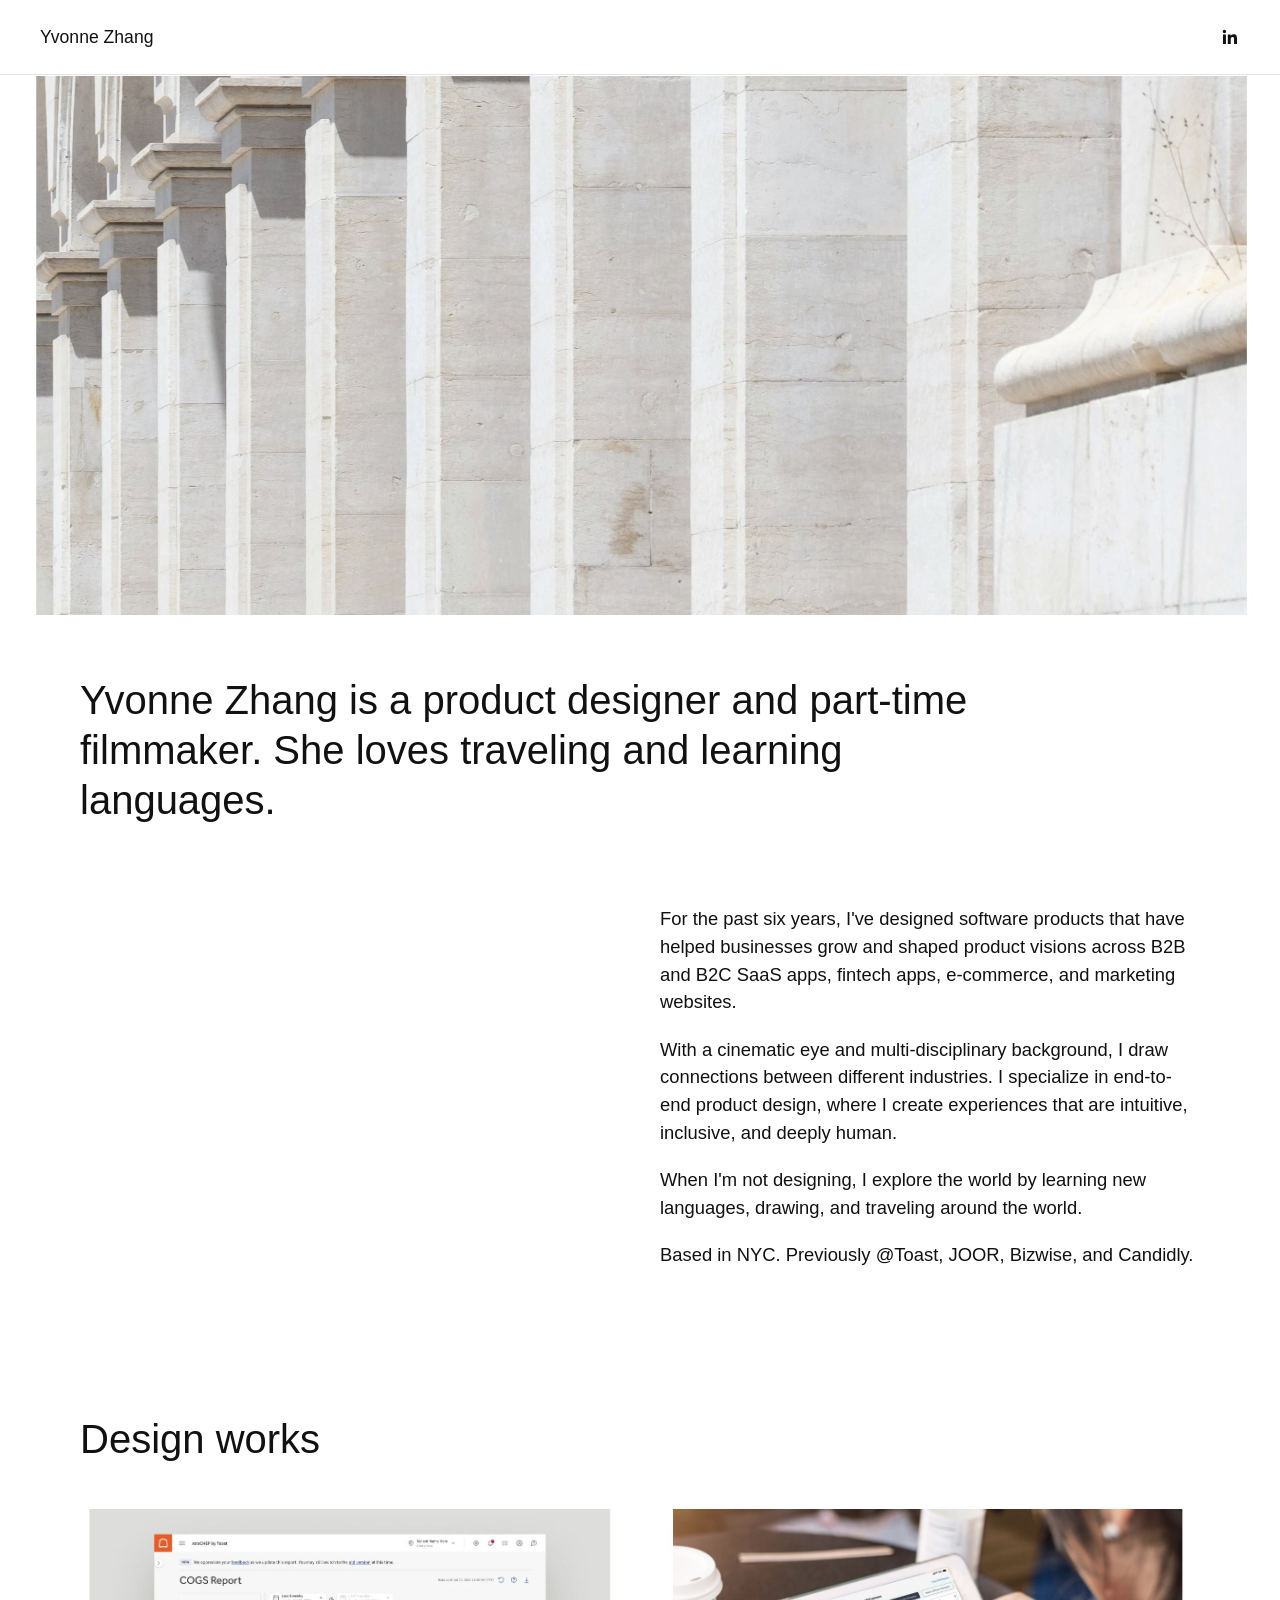
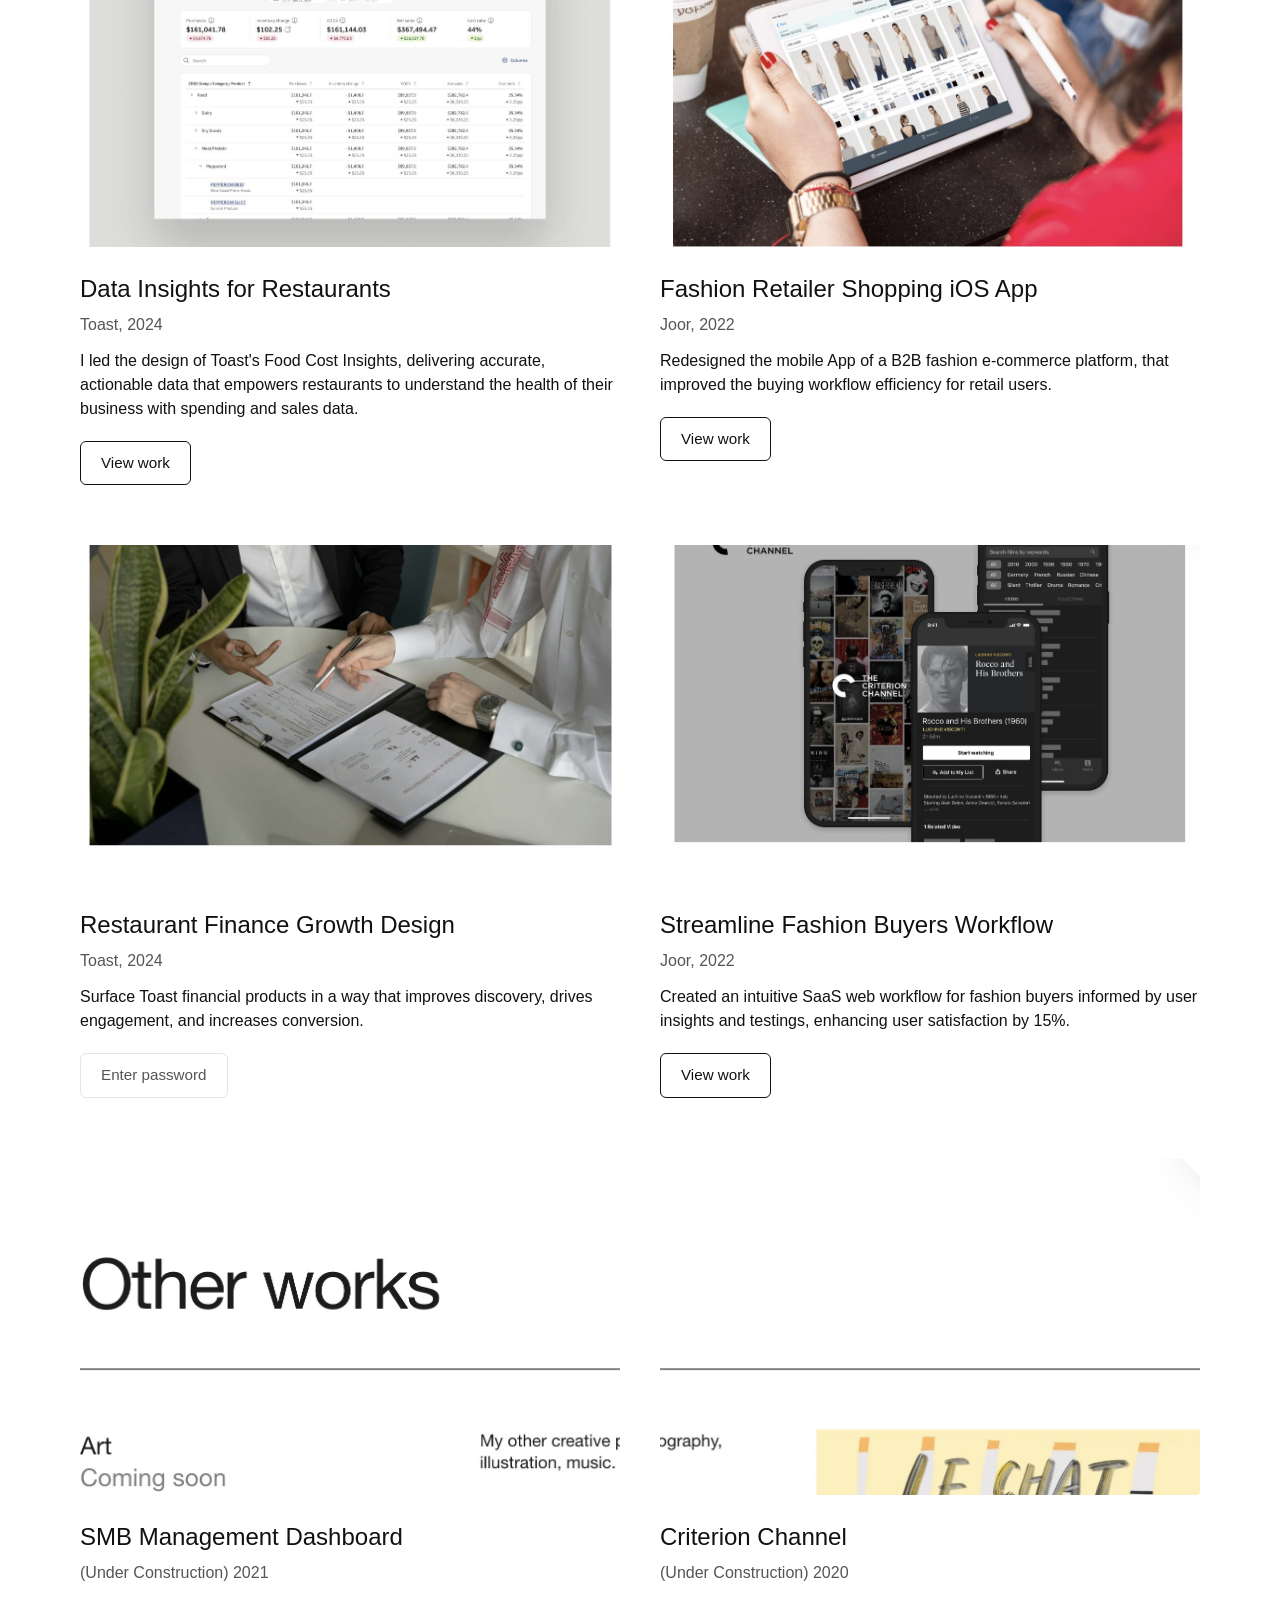
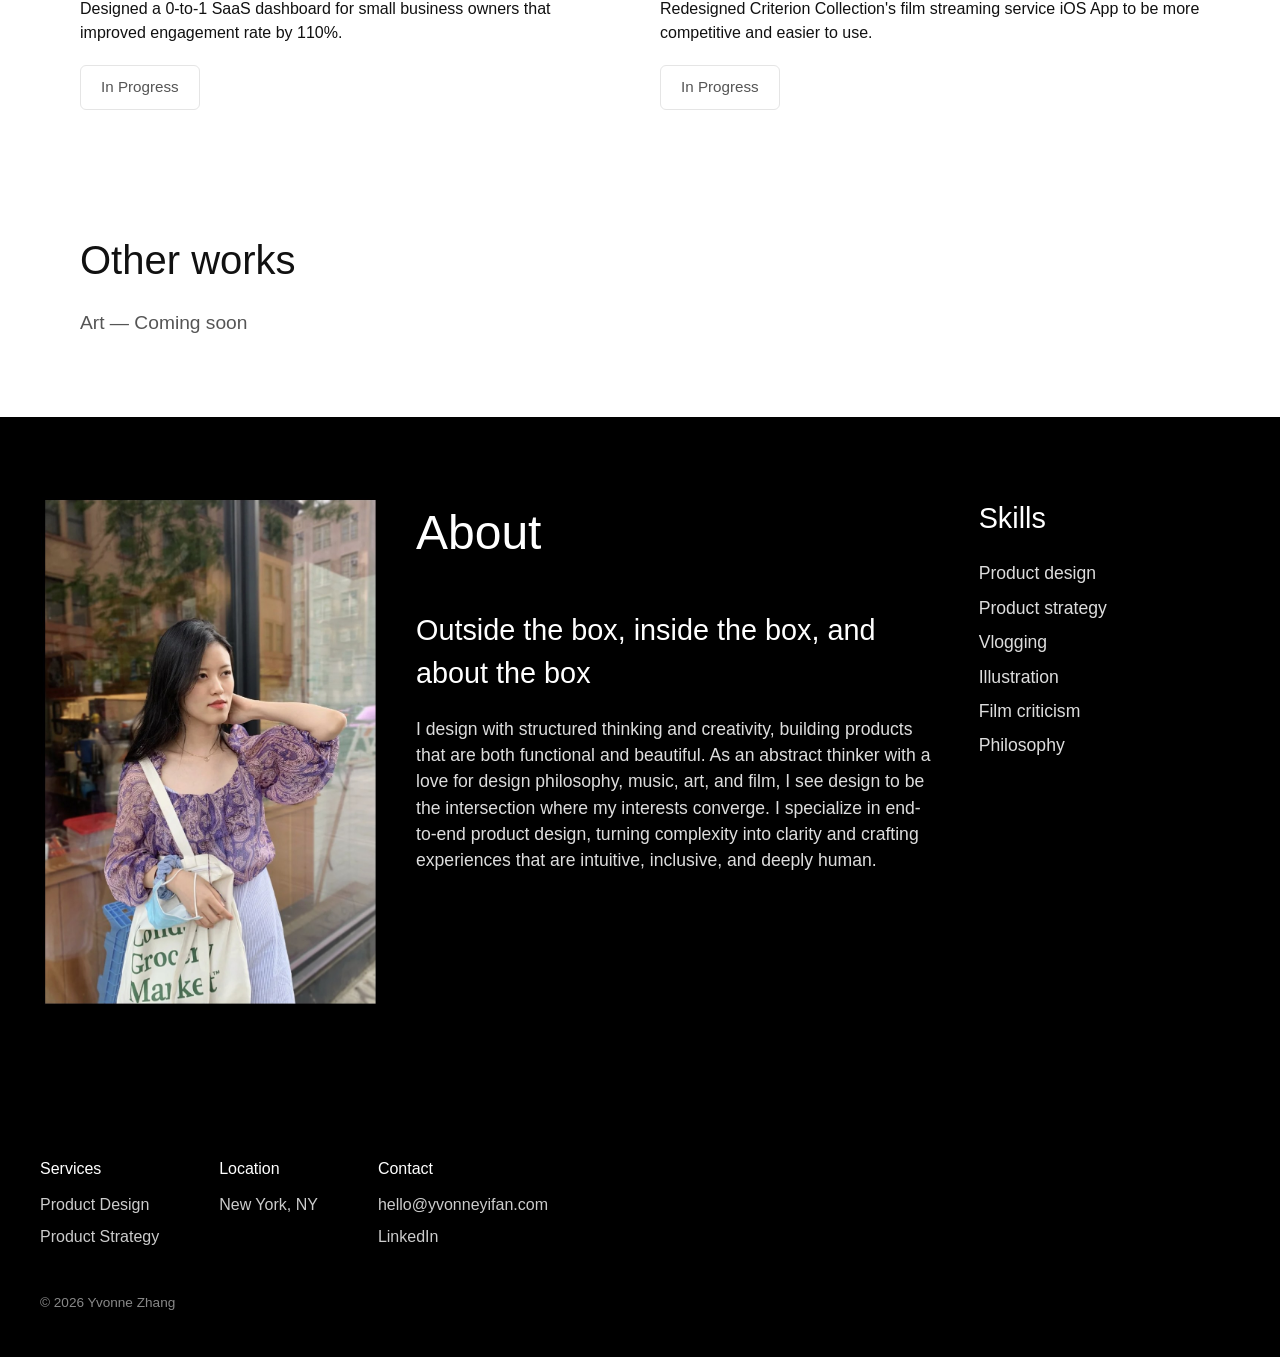
==== index.html @ c6aaa1a2 "Initial portfolio site" ====
<!DOCTYPE html>
<html lang="en">
<head>
<meta charset="UTF-8">
<meta name="viewport" content="width=device-width, initial-scale=1.0">
<title>Yvonne Zhang — Product Designer</title>
<meta name="description" content="Yvonne Zhang is a product designer and part-time filmmaker based in NYC.">
<link rel="stylesheet" href="css/style.css">
</head>
<body>

<header class="site-header">
  <a href="#" class="logo">Yvonne Zhang</a>
  <a href="https://www.linkedin.com/in/yvonnezhang" target="_blank" rel="noopener" class="icon-link" aria-label="LinkedIn">
    <svg width="20" height="20" viewBox="0 0 24 24" fill="currentColor"><path d="M20.45 20.45h-3.55v-5.57c0-1.33-.02-3.03-1.85-3.03-1.85 0-2.14 1.45-2.14 2.94v5.66H9.36V9h3.41v1.56h.05c.47-.9 1.63-1.85 3.36-1.85 3.6 0 4.27 2.37 4.27 5.45v6.29zM5.34 7.43a2.06 2.06 0 1 1 0-4.12 2.06 2.06 0 0 1 0 4.12zM7.12 20.45H3.56V9h3.56v11.45z"/></svg>
  </a>
</header>

<section class="hero">
  <img src="assets/hero.jpg" alt="Architectural detail" class="hero-img">
</section>

<section class="tagline">
  <p>Yvonne Zhang is a product designer and part-time filmmaker. She loves traveling and learning languages.</p>
</section>

<section class="intro">
  <div class="intro-spacer"></div>
  <div class="intro-copy">
    <p>For the past six years, I've designed software products that have helped businesses grow and shaped product visions across B2B and B2C SaaS apps, fintech apps, e-commerce, and marketing websites.</p>
    <p>With a cinematic eye and multi-disciplinary background, I draw connections between different industries. I specialize in end-to-end product design, where I create experiences that are intuitive, inclusive, and deeply human.</p>
    <p>When I'm not designing, I explore the world by learning new languages, drawing, and traveling around the world.</p>
    <p>Based in NYC. Previously @Toast, JOOR, Bizwise, and Candidly.</p>
  </div>
</section>

<section class="works" id="work">
  <h2>Design works</h2>

  <div class="work-grid">

    <article class="work-card">
      <a href="projects/toast-data-insights.html">
        <img src="assets/project-toast-cogs.jpg" alt="Toast COGS Report dashboard">
      </a>
      <h3>Data Insights for Restaurants</h3>
      <p class="meta">Toast, 2024</p>
      <p>I led the design of Toast's Food Cost Insights, delivering accurate, actionable data that empowers restaurants to understand the health of their business with spending and sales data.</p>
      <a class="btn" href="projects/toast-data-insights.html">View work</a>
    </article>

    <article class="work-card">
      <a href="projects/joor-fashion-app.html">
        <img src="assets/project-joor-app.jpg" alt="Fashion retailer shopping iOS app">
      </a>
      <h3>Fashion Retailer Shopping iOS App</h3>
      <p class="meta">Joor, 2022</p>
      <p>Redesigned the mobile App of a B2B fashion e-commerce platform, that improved the buying workflow efficiency for retail users.</p>
      <a class="btn" href="projects/joor-fashion-app.html">View work</a>
    </article>

    <article class="work-card">
      <a href="projects/toast-finance-growth.html">
        <img src="assets/project-toast-finance.jpg" alt="Restaurant finance growth design">
      </a>
      <h3>Restaurant Finance Growth Design</h3>
      <p class="meta">Toast, 2024</p>
      <p>Surface Toast financial products in a way that improves discovery, drives engagement, and increases conversion.</p>
      <a class="btn btn-locked" href="projects/toast-finance-growth.html">Enter password</a>
    </article>

    <article class="work-card">
      <a href="projects/joor-buyers-workflow.html">
        <img src="assets/project-joor-workflow.jpg" alt="Streamline fashion buyers workflow">
      </a>
      <h3>Streamline Fashion Buyers Workflow</h3>
      <p class="meta">Joor, 2022</p>
      <p>Created an intuitive SaaS web workflow for fashion buyers informed by user insights and testings, enhancing user satisfaction by 15%.</p>
      <a class="btn" href="projects/joor-buyers-workflow.html">View work</a>
    </article>

    <article class="work-card">
      <a href="projects/smb-dashboard.html">
        <img src="assets/project-smb-dashboard.jpg" alt="SMB management dashboard">
      </a>
      <h3>SMB Management Dashboard</h3>
      <p class="meta">(Under Construction) 2021</p>
      <p>Designed a 0-to-1 SaaS dashboard for small business owners that improved engagement rate by 110%.</p>
      <span class="btn btn-progress">In Progress</span>
    </article>

    <article class="work-card">
      <a href="projects/criterion-channel.html">
        <img src="assets/project-criterion.jpg" alt="Criterion Channel app redesign">
      </a>
      <h3>Criterion Channel</h3>
      <p class="meta">(Under Construction) 2020</p>
      <p>Redesigned Criterion Collection's film streaming service iOS App to be more competitive and easier to use.</p>
      <span class="btn btn-progress">In Progress</span>
    </article>

  </div>
</section>

<section class="other-works">
  <h2>Other works</h2>
  <p class="coming-soon">Art — Coming soon</p>
</section>

<section class="about" id="about">
  <div class="about-photo">
    <img src="assets/about-portrait.jpg" alt="Yvonne Zhang portrait">
  </div>
  <div class="about-copy">
    <h2>About</h2>
    <h3>Outside the box, inside the box, and about the box</h3>
    <p>I design with structured thinking and creativity, building products that are both functional and beautiful. As an abstract thinker with a love for design philosophy, music, art, and film, I see design to be the intersection where my interests converge. I specialize in end-to-end product design, turning complexity into clarity and crafting experiences that are intuitive, inclusive, and deeply human.</p>
  </div>
  <div class="about-skills">
    <h3>Skills</h3>
    <ul>
      <li>Product design</li>
      <li>Product strategy</li>
      <li>Vlogging</li>
      <li>Illustration</li>
      <li>Film criticism</li>
      <li>Philosophy</li>
    </ul>
  </div>
</section>

<footer class="site-footer">
  <div class="footer-col">
    <h4>Services</h4>
    <p>Product Design</p>
    <p>Product Strategy</p>
  </div>
  <div class="footer-col">
    <h4>Location</h4>
    <p>New York, NY</p>
  </div>
  <div class="footer-col">
    <h4>Contact</h4>
    <p><a href="mailto:hello@yvonneyifan.com">hello@yvonneyifan.com</a></p>
    <p><a href="https://www.linkedin.com/in/yvonnezhang" target="_blank" rel="noopener">LinkedIn</a></p>
  </div>
  <p class="copyright">&copy; <span id="year"></span> Yvonne Zhang</p>
</footer>

<script src="js/script.js"></script>
</body>
</html>
---- css/style.css ----
:root {
  --black: #111;
  --gray: #555;
  --border: #e5e5e5;
  --max: 1200px;
  --gap: 40px;
}

* { box-sizing: border-box; }

body {
  margin: 0;
  font-family: -apple-system, "Helvetica Neue", Helvetica, Arial, sans-serif;
  color: var(--black);
  line-height: 1.5;
  background: #fff;
}

img { max-width: 100%; display: block; }

a { color: inherit; text-decoration: none; }

h2 { font-size: 2.5rem; font-weight: 500; margin: 0 0 40px; }

/* Header */
.site-header {
  display: flex;
  justify-content: space-between;
  align-items: center;
  padding: 24px 40px;
  border-bottom: 1px solid var(--border);
}
.logo { font-size: 1.1rem; font-weight: 500; }
.icon-link { display: flex; }

/* Hero */
.hero-img { width: 100%; height: 60vh; object-fit: cover; }

/* Tagline */
.tagline {
  padding: 60px 40px 20px;
  max-width: var(--max);
  margin: 0 auto;
}
.tagline p {
  font-size: 2.5rem;
  font-weight: 500;
  line-height: 1.25;
  margin: 0;
  max-width: 900px;
}

/* Intro */
.intro {
  display: grid;
  grid-template-columns: 1fr 1fr;
  gap: var(--gap);
  padding: 60px 40px;
  max-width: var(--max);
  margin: 0 auto;
}
.intro-copy p {
  font-size: 1.15rem;
  margin: 0 0 20px;
}

/* Works */
.works, .other-works, .about, .site-footer {
  padding: 60px 40px;
  max-width: var(--max);
  margin: 0 auto;
}
.work-grid {
  display: grid;
  grid-template-columns: 1fr 1fr;
  gap: 60px var(--gap);
}
.work-card img {
  width: 100%;
  aspect-ratio: 16/10;
  object-fit: cover;
  background: #f2f2f2;
  border-radius: 4px;
  margin-bottom: 24px;
}
.work-card h3 { font-size: 1.5rem; margin: 0 0 6px; font-weight: 500; }
.work-card .meta { color: var(--gray); margin: 0 0 12px; }
.work-card p { font-size: 1rem; margin: 0 0 20px; }
.btn {
  display: inline-block;
  padding: 10px 20px;
  border: 1px solid var(--black);
  border-radius: 6px;
  font-size: 0.95rem;
}
.btn-progress, .btn-locked {
  color: var(--gray);
  border-color: var(--border);
  cursor: default;
}

/* Other works */
.other-works h2 { margin-bottom: 12px; }
.coming-soon { color: var(--gray); font-size: 1.2rem; }

/* About (dark section) */
.about {
  background: #000;
  color: #fff;
  max-width: none;
  padding: 80px 40px;
  display: grid;
  grid-template-columns: 0.9fr 1.4fr 0.7fr;
  gap: var(--gap);
  align-items: start;
}
.about-photo img { width: 100%; height: 100%; object-fit: cover; }
.about h2 { font-size: 3rem; margin-bottom: 40px; }
.about h3 { font-size: 1.8rem; font-weight: 500; margin: 0 0 20px; }
.about-copy p { font-size: 1.1rem; color: #ddd; }
.about-skills ul { list-style: none; padding: 0; margin: 0; }
.about-skills li { font-size: 1.1rem; margin-bottom: 8px; color: #ddd; }

/* Footer */
.site-footer {
  background: #000;
  color: #fff;
  max-width: none;
  display: flex;
  flex-wrap: wrap;
  gap: 60px;
  position: relative;
  padding-bottom: 100px;
}
.footer-col h4 { margin: 0 0 12px; font-weight: 500; }
.footer-col p { margin: 0 0 8px; color: #ccc; }
.copyright {
  position: absolute;
  bottom: 30px;
  left: 40px;
  color: #888;
  font-size: 0.85rem;
}

/* Responsive */
@media (max-width: 800px) {
  .intro, .work-grid { grid-template-columns: 1fr; }
  .about { grid-template-columns: 1fr; }
  .tagline p, h2 { font-size: 1.8rem; }
  .site-header, .tagline, .intro, .works, .other-works, .about, .site-footer {
    padding-left: 20px;
    padding-right: 20px;
  }
}
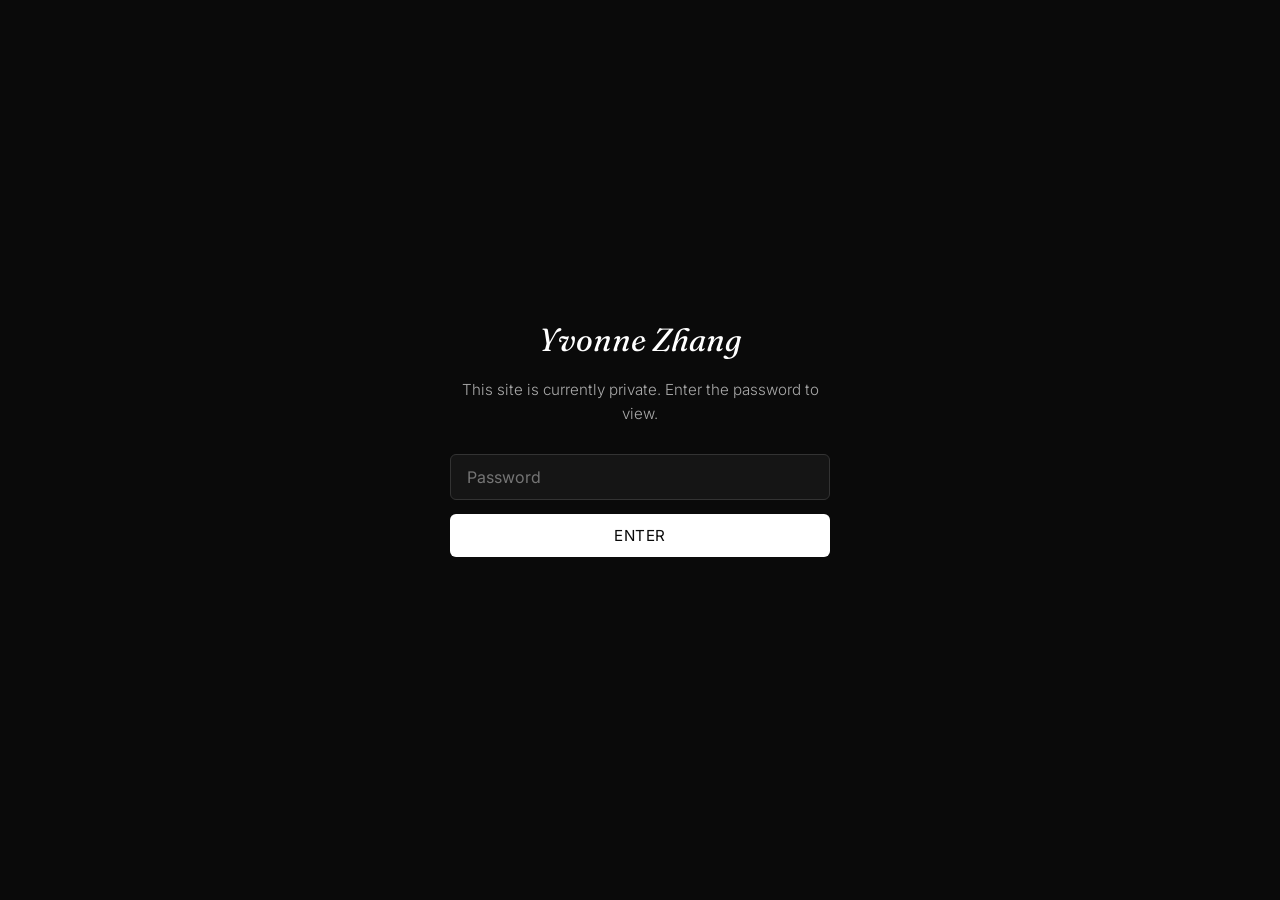
==== commit e95b5c1f: "Add password gate" ====
--- a/index.html
+++ b/index.html
@@ -5,9 +5,37 @@
 <meta name="viewport" content="width=device-width, initial-scale=1.0">
 <title>Yvonne Zhang — Product Designer</title>
 <meta name="description" content="Yvonne Zhang is a product designer and part-time filmmaker based in NYC.">
+<link rel="preconnect" href="https://fonts.googleapis.com">
+<link rel="preconnect" href="https://fonts.gstatic.com" crossorigin>
+<link href="https://fonts.googleapis.com/css2?family=Fraunces:ital,opsz,wght@0,9..144,300;0,9..144,400;0,9..144,500;1,9..144,400&family=Inter:wght@300;400;500;600&display=swap" rel="stylesheet">
 <link rel="stylesheet" href="css/style.css">
+<script>
+(function(){
+  try {
+    if (sessionStorage.getItem('yz_site_unlocked') === '1') {
+      document.documentElement.classList.add('unlocked');
+    } else {
+      document.documentElement.classList.add('locked');
+    }
+  } catch(e) { document.documentElement.classList.add('locked'); }
+})();
+</script>
+<link rel="stylesheet" href="css/gate.css">
 </head>
 <body>
+<div id="gate-overlay">
+  <div class="gate-box">
+    <h1>Yvonne Zhang</h1>
+    <p>This site is currently private. Enter the password to view.</p>
+    <form id="gate-form">
+      <input type="password" id="gate-password" placeholder="Password" autocomplete="off" required>
+      <button type="submit">Enter</button>
+      <div class="gate-error" id="gate-error"></div>
+    </form>
+  </div>
+</div>
+<div id="site-content">
+
 
 <header class="site-header">
   <a href="#" class="logo">Yvonne Zhang</a>
@@ -148,5 +176,7 @@
 </footer>
 
 <script src="js/script.js"></script>
+</div>
+<script src="js/gate.js"></script>
 </body>
 </html>
--- a/css/style.css
+++ b/css/style.css
@@ -4,23 +4,34 @@
   --border: #e5e5e5;
   --max: 1200px;
   --gap: 40px;
+  --serif: "Fraunces", "Times New Roman", Georgia, serif;
+  --sans: "Inter", -apple-system, "Helvetica Neue", Helvetica, Arial, sans-serif;
 }
 
 * { box-sizing: border-box; }
 
 body {
   margin: 0;
-  font-family: -apple-system, "Helvetica Neue", Helvetica, Arial, sans-serif;
+  font-family: var(--sans);
+  font-weight: 300;
   color: var(--black);
-  line-height: 1.5;
+  line-height: 1.6;
   background: #fff;
+  -webkit-font-smoothing: antialiased;
 }
 
 img { max-width: 100%; display: block; }
 
 a { color: inherit; text-decoration: none; }
 
-h2 { font-size: 2.5rem; font-weight: 500; margin: 0 0 40px; }
+h2 {
+  font-family: var(--serif);
+  font-weight: 400;
+  font-style: italic;
+  font-size: 3rem;
+  letter-spacing: -0.01em;
+  margin: 0 0 40px;
+}
 
 /* Header */
 .site-header {
@@ -30,7 +41,12 @@
   padding: 24px 40px;
   border-bottom: 1px solid var(--border);
 }
-.logo { font-size: 1.1rem; font-weight: 500; }
+.logo {
+  font-family: var(--serif);
+  font-size: 1.3rem;
+  font-weight: 500;
+  letter-spacing: 0.01em;
+}
 .icon-link { display: flex; }
 
 /* Hero */
@@ -43,9 +59,12 @@
   margin: 0 auto;
 }
 .tagline p {
-  font-size: 2.5rem;
-  font-weight: 500;
-  line-height: 1.25;
+  font-family: var(--serif);
+  font-size: 2.75rem;
+  font-weight: 400;
+  font-style: italic;
+  letter-spacing: -0.01em;
+  line-height: 1.3;
   margin: 0;
   max-width: 900px;
 }
@@ -60,7 +79,9 @@
   margin: 0 auto;
 }
 .intro-copy p {
-  font-size: 1.15rem;
+  font-size: 1.05rem;
+  font-weight: 300;
+  line-height: 1.7;
   margin: 0 0 20px;
 }
 
@@ -83,15 +104,28 @@
   border-radius: 4px;
   margin-bottom: 24px;
 }
-.work-card h3 { font-size: 1.5rem; margin: 0 0 6px; font-weight: 500; }
-.work-card .meta { color: var(--gray); margin: 0 0 12px; }
-.work-card p { font-size: 1rem; margin: 0 0 20px; }
+.work-card h3 {
+  font-family: var(--serif);
+  font-size: 1.6rem;
+  font-weight: 500;
+  margin: 0 0 6px;
+}
+.work-card .meta {
+  color: var(--gray);
+  font-size: 0.85rem;
+  text-transform: uppercase;
+  letter-spacing: 0.08em;
+  margin: 0 0 14px;
+}
+.work-card p { font-size: 0.98rem; font-weight: 300; line-height: 1.65; margin: 0 0 20px; }
 .btn {
   display: inline-block;
   padding: 10px 20px;
   border: 1px solid var(--black);
   border-radius: 6px;
-  font-size: 0.95rem;
+  font-size: 0.85rem;
+  letter-spacing: 0.03em;
+  text-transform: uppercase;
 }
 .btn-progress, .btn-locked {
   color: var(--gray);
@@ -115,11 +149,23 @@
   align-items: start;
 }
 .about-photo img { width: 100%; height: 100%; object-fit: cover; }
-.about h2 { font-size: 3rem; margin-bottom: 40px; }
-.about h3 { font-size: 1.8rem; font-weight: 500; margin: 0 0 20px; }
-.about-copy p { font-size: 1.1rem; color: #ddd; }
+.about h2 { font-size: 3.2rem; margin-bottom: 40px; }
+.about h3 {
+  font-family: var(--serif);
+  font-style: italic;
+  font-size: 2rem;
+  font-weight: 400;
+  margin: 0 0 20px;
+}
+.about-copy p { font-size: 1.05rem; font-weight: 300; line-height: 1.75; color: #ddd; }
 .about-skills ul { list-style: none; padding: 0; margin: 0; }
-.about-skills li { font-size: 1.1rem; margin-bottom: 8px; color: #ddd; }
+.about-skills li {
+  font-family: var(--serif);
+  font-size: 1.15rem;
+  font-style: italic;
+  margin-bottom: 8px;
+  color: #ddd;
+}
 
 /* Footer */
 .site-footer {
--- a/css/gate.css
+++ b/css/gate.css
@@ -0,0 +1,63 @@
+html.locked #site-content { display: none; }
+html.locked #gate-overlay { display: flex !important; }
+html.unlocked #gate-overlay { display: none; }
+
+#gate-overlay {
+  display: none;
+  position: fixed;
+  inset: 0;
+  background: #0a0a0a;
+  color: #fff;
+  z-index: 9999;
+  align-items: center;
+  justify-content: center;
+  flex-direction: column;
+  padding: 24px;
+  text-align: center;
+}
+.gate-box { max-width: 380px; width: 100%; }
+.gate-box h1 {
+  font-family: var(--serif, serif);
+  font-style: italic;
+  font-weight: 400;
+  font-size: 2rem;
+  margin: 0 0 12px;
+}
+.gate-box p {
+  color: #aaa;
+  font-size: 0.95rem;
+  margin: 0 0 28px;
+}
+.gate-box input {
+  width: 100%;
+  padding: 12px 16px;
+  font-size: 1rem;
+  border: 1px solid #333;
+  background: #151515;
+  color: #fff;
+  border-radius: 6px;
+  margin-bottom: 14px;
+  box-sizing: border-box;
+  font-family: var(--sans, sans-serif);
+}
+.gate-box input:focus { outline: 1px solid #fff; }
+.gate-box button {
+  width: 100%;
+  padding: 12px 16px;
+  font-size: 0.95rem;
+  letter-spacing: 0.03em;
+  text-transform: uppercase;
+  background: #fff;
+  color: #0a0a0a;
+  border: none;
+  border-radius: 6px;
+  cursor: pointer;
+  font-family: var(--sans, sans-serif);
+}
+.gate-box button:hover { background: #e5e5e5; }
+.gate-error {
+  color: #ff6b6b;
+  font-size: 0.85rem;
+  margin-top: 12px;
+  min-height: 1.2em;
+}
